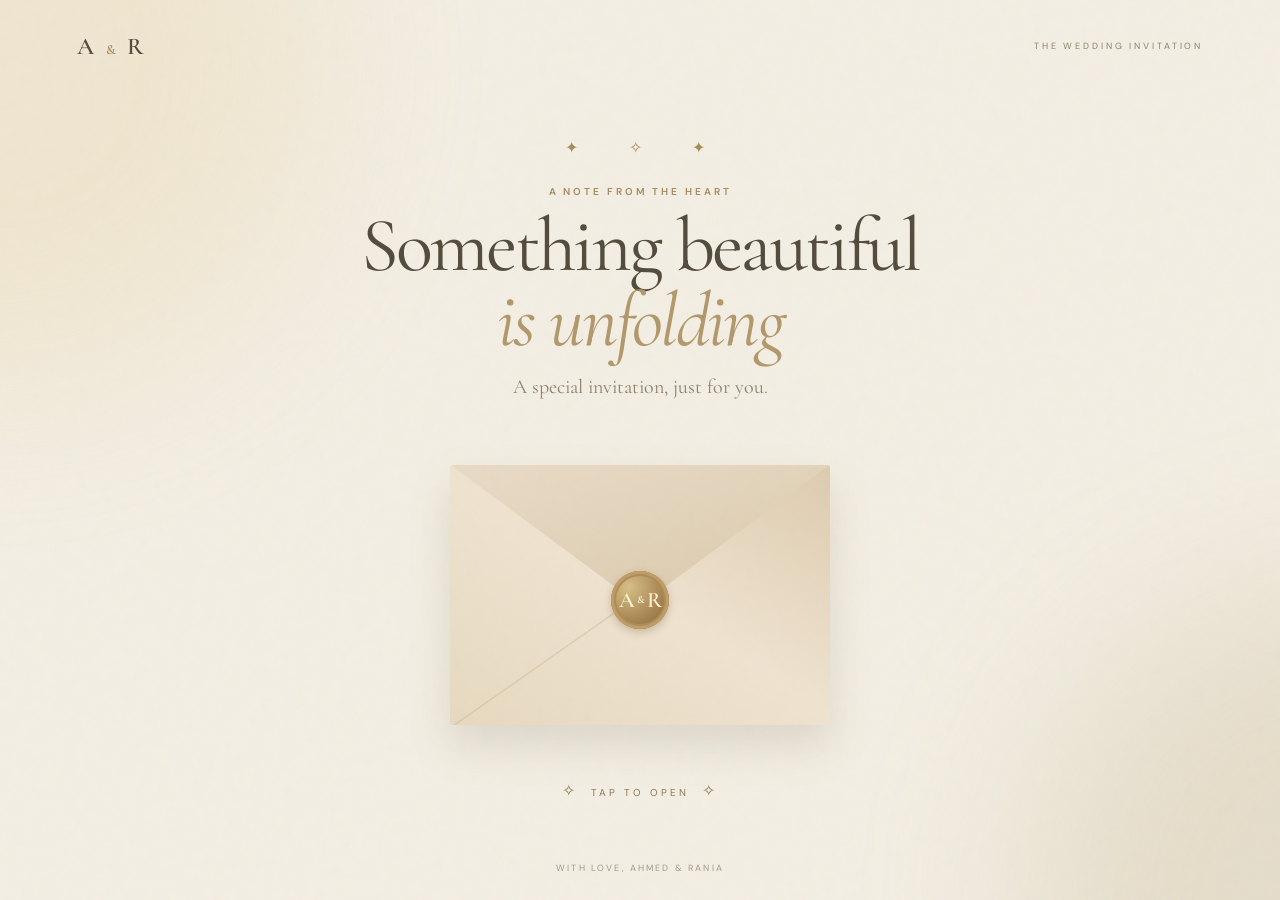
==== index.html @ 03795ba3 "Add files via upload" ====
<!DOCTYPE html>
<html lang="en">
<head>
  <meta charset="UTF-8" />
  <meta name="viewport" content="width=device-width, initial-scale=1.0" />
  <meta name="theme-color" content="#eee8da" />
  <meta name="description" content="You are warmly invited to celebrate the wedding of Ahmed & Rania." />
  <title>Ahmed & Rania | Wedding Invitation</title>
  <link rel="preconnect" href="https://fonts.googleapis.com" />
  <link rel="preconnect" href="https://fonts.gstatic.com" crossorigin />
  <link href="https://fonts.googleapis.com/css2?family=Cormorant+Garamond:wght@400;500;600&family=DM+Sans:wght@400;500;600&family=Great+Vibes&display=swap" rel="stylesheet" />
  <link rel="stylesheet" href="styles.css" />
</head>
<body>
  <div class="grain" aria-hidden="true"></div>
  <div class="ambient ambient-a" aria-hidden="true"></div><div class="ambient ambient-b" aria-hidden="true"></div>
  <header class="topbar"><span class="wordmark">A <span>&</span> R</span><span class="topbar-right">THE WEDDING INVITATION</span></header>

  <main>
    <section class="intro" id="intro" aria-label="Open wedding invitation">
      <div class="tiny-stars" aria-hidden="true">✦ &nbsp; ✧ &nbsp; ✦</div>
      <p class="eyebrow">A NOTE FROM THE HEART</p>
      <h1 class="intro-title">Something beautiful<br /><em>is unfolding</em></h1>
      <p class="intro-description">A special invitation, just for you.</p>
      <button class="envelope-button" id="openInvite" type="button" aria-label="Open wedding invitation">
        <div class="envelope-scene">
          <div class="envelope-back"></div>
          <div class="letter-peek"><span>TO OUR DEAREST</span><strong>Family & Friends</strong><span class="mini-leaf">❧</span></div>
          <div class="envelope-front"></div>
          <div class="envelope-flap"></div>
          <div class="seal">A<span>&</span>R</div>
        </div>
      </button>
      <button id="openText" class="open-label" type="button"><span class="open-spark">✧</span> TAP TO OPEN <span class="open-spark">✧</span></button>
      <div class="intro-bottom">WITH LOVE, AHMED & RANIA</div>
    </section>

    <section class="invitation" id="invitation" aria-label="Ahmed and Rania wedding details" hidden>
      <div class="invitation-paper">
        <svg class="corner corner-tl" viewBox="0 0 160 180" fill="none" aria-hidden="true"><path d="M-2 160C42 131 45 86 51 4M50 107C24 91 13 68 15 35M50 85C69 70 86 51 88 20M48 130C70 127 92 108 100 85M16 68C8 54 12 41 20 32C32 46 32 61 16 68ZM65 59C65 43 76 29 89 25C91 43 85 53 65 59ZM72 117C74 99 88 88 104 85C105 104 94 115 72 117ZM34 116C18 112 7 99 5 83C24 85 36 97 34 116Z" stroke="currentColor" stroke-width="1.2"/><path d="M8 150C52 116 70 71 71 23" stroke="currentColor" stroke-opacity=".3"/></svg>
        <svg class="corner corner-tr" viewBox="0 0 160 180" fill="none" aria-hidden="true"><path d="M-2 160C42 131 45 86 51 4M50 107C24 91 13 68 15 35M50 85C69 70 86 51 88 20M48 130C70 127 92 108 100 85M16 68C8 54 12 41 20 32C32 46 32 61 16 68ZM65 59C65 43 76 29 89 25C91 43 85 53 65 59ZM72 117C74 99 88 88 104 85C105 104 94 115 72 117ZM34 116C18 112 7 99 5 83C24 85 36 97 34 116Z" stroke="currentColor" stroke-width="1.2"/></svg>
        <svg class="corner corner-bl" viewBox="0 0 160 180" fill="none" aria-hidden="true"><path d="M-2 160C42 131 45 86 51 4M50 107C24 91 13 68 15 35M50 85C69 70 86 51 88 20M48 130C70 127 92 108 100 85M16 68C8 54 12 41 20 32C32 46 32 61 16 68ZM65 59C65 43 76 29 89 25C91 43 85 53 65 59ZM72 117C74 99 88 88 104 85C105 104 94 115 72 117ZM34 116C18 112 7 99 5 83C24 85 36 97 34 116Z" stroke="currentColor" stroke-width="1.2"/></svg>
        <svg class="corner corner-br" viewBox="0 0 160 180" fill="none" aria-hidden="true"><path d="M-2 160C42 131 45 86 51 4M50 107C24 91 13 68 15 35M50 85C69 70 86 51 88 20M48 130C70 127 92 108 100 85M16 68C8 54 12 41 20 32C32 46 32 61 16 68ZM65 59C65 43 76 29 89 25C91 43 85 53 65 59ZM72 117C74 99 88 88 104 85C105 104 94 115 72 117ZM34 116C18 112 7 99 5 83C24 85 36 97 34 116Z" stroke="currentColor" stroke-width="1.2"/></svg>
        <div class="invitation-content">
          <div class="monogram">A <span>✦</span> R</div>
          <div class="ornament-line"><i></i> ❦ <i></i></div>
          <p class="greeting">To our chosen family away from home,</p>
          <p class="inviting">we hope you can join us in celebrating the wedding of</p>
          <p class="names">Ahmed <span>&</span> Rania</p>
          <p class="ceremony">WEDDING CELEBRATION</p>
          <div class="section-break"><span></span>✦<span></span></div>
          <p class="detail-label">TOGETHER WITH OUR LOVED ONES</p>
          <div class="date-block"><span>WEDNESDAY</span><strong>25</strong><span>NOVEMBER <small>2026</small></span></div>
          <p class="time">AT SEVEN O'CLOCK IN THE EVENING</p>
          <p class="venue">Crystal Ballroom</p>
          <p class="hotel">Dusit D2 Hotel</p>
          <a class="map-link" id="mapLink" href="https://www.google.com/maps/search/?api=1&query=Crystal+Ballroom+Dusit+D2+Hotel" target="_blank" rel="noopener noreferrer">FIND THE VENUE <span aria-hidden="true">↗</span></a>
          <div class="section-break lower"><span></span>✦<span></span></div>
          <p class="rsvp-heading">THE JOY OF YOUR COMPANY</p>
          <p class="rsvp-message">would mean the world to us.</p>
          <p class="rsvp-info">Please RSVP before November 20</p>
          <a class="rsvp-button" href="tel:50495549">RSVP · 5049 5549 <span aria-hidden="true">↗</span></a>
          <p class="closing">We can't wait to celebrate with you.</p>
          <p class="signature">With love, Ahmed & Rania</p>
        </div>
      </div>
      <div class="footer-controls"><button id="replayButton" type="button">↶ &nbsp; REPLAY INVITATION</button><span>MADE WITH LOVE ♡</span></div>
    </section>
  </main>
  <script src="script.js"></script>
</body>
</html>
---- styles.css ----
:root{--ivory:#f3eee3;--paper:#fffcf5;--gold:#a68b5a;--gold-soft:#cbb98c;--ink:#534b3d;--muted:#8e806c}*{box-sizing:border-box}html{scroll-behavior:smooth}body{margin:0;background:var(--ivory);color:var(--ink);font-family:'DM Sans',Arial,sans-serif;overflow-x:hidden;min-height:100svh}.grain{pointer-events:none;position:fixed;inset:0;z-index:20;opacity:.12;background-image:url("data:image/svg+xml,%3Csvg viewBox='0 0 120 120' xmlns='http://www.w3.org/2000/svg'%3E%3Cfilter id='n'%3E%3CfeTurbulence type='fractalNoise' baseFrequency='.65' numOctaves='3' stitchTiles='stitch'/%3E%3C/filter%3E%3Crect width='100%25' height='100%25' filter='url(%23n)' opacity='.23'/%3E%3C/svg%3E")}.ambient{position:fixed;width:50vw;height:50vw;border-radius:50%;filter:blur(85px);pointer-events:none;z-index:-1;opacity:.28}.ambient-a{top:-20vw;left:-25vw;background:#e7d19e}.ambient-b{right:-30vw;bottom:-25vw;background:#c3b38d}.topbar{position:absolute;top:0;left:0;right:0;height:92px;display:flex;align-items:center;justify-content:space-between;padding:0 clamp(25px,6vw,90px);z-index:11}.wordmark{font-family:'Cormorant Garamond',serif;font-size:24px;letter-spacing:.12em;font-weight:600}.wordmark span{font-size:14px;color:var(--gold)}.topbar-right{font-size:9px;letter-spacing:.32em;color:var(--muted)}button{font:inherit;cursor:pointer}.intro{min-height:100svh;display:flex;flex-direction:column;align-items:center;justify-content:center;text-align:center;position:relative;padding:105px 20px 55px}.tiny-stars{font-size:16px;color:var(--gold);letter-spacing:.6em}.eyebrow,.detail-label,.ceremony,.rsvp-heading{letter-spacing:.29em;font-size:10px;color:var(--gold);font-weight:600}.eyebrow{margin:27px 0 10px}.intro-title{font-family:'Cormorant Garamond',Georgia,serif;font-weight:400;font-size:clamp(43px,6vw,78px);line-height:.98;margin:0;letter-spacing:-.035em}.intro-title em{font-weight:400;color:#b2986b}.intro-description{font-family:'Cormorant Garamond',serif;color:var(--muted);font-size:20px;margin:16px 0 30px}.envelope-button{border:0;background:transparent;padding:36px 20px 5px;outline-offset:6px;transform:translateZ(0)}.envelope-scene{width:min(70vw,380px);aspect-ratio:1.46;position:relative;filter:drop-shadow(0 20px 20px rgba(88,70,46,.14));transition:transform .6s ease;perspective:900px}.envelope-button:hover .envelope-scene{transform:translateY(-7px)}.envelope-back,.envelope-front,.envelope-flap,.letter-peek,.seal{position:absolute}.envelope-back{inset:0;background:linear-gradient(145deg,#f4ebdc,#dfd0b5);border:1px solid #d4c4a5;border-radius:4px}.letter-peek{width:78%;height:86%;left:11%;top:7%;background:#fffaf0;border:1px solid #d9cba9;display:flex;flex-direction:column;justify-content:center;align-items:center;gap:10px;box-shadow:0 2px 12px #796b4a19;z-index:2;transition:transform 1.45s cubic-bezier(.19,1,.22,1) .55s}.letter-peek span{font-size:8px;letter-spacing:.2em;color:var(--gold)}.letter-peek strong{font-family:'Cormorant Garamond',serif;font-size:clamp(16px,3vw,27px);font-weight:400}.letter-peek .mini-leaf{font-size:30px;color:var(--gold)}.envelope-front{inset:0;background:linear-gradient(32deg,#e6d9bf 0%,#efe3d0 50%,#ddcbae 100%);clip-path:polygon(0 0,50% 49%,100% 0,100% 100%,0 100%);z-index:3;border-radius:3px}.envelope-front:after{content:"";position:absolute;inset:0;background:linear-gradient(145deg,transparent 49.7%,#c7b391 50%,transparent 50.3%);opacity:.5}.envelope-flap{inset:0;background:linear-gradient(165deg,#e8dbc6,#d4c09f);clip-path:polygon(0 0,100% 0,50% 54%);transform-origin:center top;z-index:5;transition:transform .85s ease;backface-visibility:hidden}.seal{height:58px;width:58px;left:calc(50% - 29px);top:calc(52% - 29px);z-index:6;border-radius:50%;display:flex;align-items:center;justify-content:center;background:radial-gradient(circle at 30% 28%,#d7bf85,#987343 76%);box-shadow:inset 0 0 0 3px #be9e67,inset 0 0 0 5px #b08b56,0 3px 9px #7c603f55;color:#fff1d0;font-family:'Cormorant Garamond',serif;font-weight:600;font-size:22px;transition:opacity .4s,transform .5s}.seal span{font-size:11px;padding:0 2px}.opening .envelope-flap{transform:rotateX(180deg);z-index:1}.opening .seal{opacity:0;transform:scale(.8)}.opening .letter-peek{transform:translateY(-61%);transition-delay:.6s}.opening .envelope-scene{transform:translateY(20px) scale(1.04)}.open-label{border:0;background:transparent;color:#8c7855;font-size:10px;letter-spacing:.3em;margin-top:38px;padding:12px 16px;transition:color .2s}.open-label:hover{color:#544324}.open-spark{font-size:16px;padding:0 7px}.intro-bottom{position:absolute;bottom:26px;color:#a39a89;font-size:9px;letter-spacing:.24em}.invitation{min-height:100svh;padding:112px 20px 35px;animation:fadeIn .9s both}.invitation[hidden]{display:none}.invitation-paper{max-width:720px;margin:auto;background:var(--paper);min-height:980px;position:relative;box-shadow:0 30px 100px #67563c22,0 0 0 1px #e2d5b9;overflow:hidden}.invitation-paper:before{content:"";position:absolute;inset:14px;border:1px solid #c4ad7a70;pointer-events:none}.invitation-paper:after{content:"";position:absolute;inset:22px;border:1px solid #d9c9a752;pointer-events:none}.corner{position:absolute;color:#af986b;width:150px;height:165px;opacity:.69;pointer-events:none}.corner-tl{top:21px;left:22px}.corner-tr{top:21px;right:22px;transform:scaleX(-1)}.corner-bl{bottom:20px;left:22px;transform:scaleY(-1)}.corner-br{bottom:20px;right:22px;transform:scale(-1)}.invitation-content{position:relative;z-index:1;text-align:center;margin:auto;max-width:570px;padding:84px 48px 82px}.monogram{font-family:'Cormorant Garamond',serif;font-size:30px;letter-spacing:.19em;color:#927949}.monogram span{font-size:12px;vertical-align:middle}.ornament-line{color:var(--gold);display:flex;align-items:center;justify-content:center;gap:13px;font-size:19px;margin:12px auto 37px}.ornament-line i{width:42px;border-top:1px solid #cbb68f}.greeting,.inviting{font-family:'Cormorant Garamond',serif;line-height:1.35}.greeting{font-size:clamp(23px,3.2vw,29px);margin:0 0 8px;font-style:italic;color:#897555}.inviting{font-size:clamp(19px,2.8vw,24px);max-width:390px;margin:0 auto 18px}.names{font-family:'Great Vibes','Cormorant Garamond',cursive;font-size:clamp(63px,11vw,105px);line-height:1.25;margin:14px -30px 2px;color:#866d44}.names span{font-size:.55em;padding:0 .1em}.ceremony{margin:10px 0 25px;font-size:11px}.section-break{display:flex;align-items:center;justify-content:center;gap:16px;color:#b39b6a;font-size:12px}.section-break span{width:64px;border-top:1px solid #cbb990}.detail-label{font-size:9px;margin:34px 0 20px}.date-block{display:flex;align-items:center;justify-content:center;gap:23px;font-family:'Cormorant Garamond',serif}.date-block>span{font-size:19px;letter-spacing:.07em;max-width:105px;min-width:105px}.date-block strong{font-size:94px;line-height:.9;font-weight:400;border-left:1px solid #d7c49e;border-right:1px solid #d7c49e;padding:0 24px}.date-block small{display:block;color:var(--gold);font-family:'DM Sans',sans-serif;font-size:10px;letter-spacing:.17em;margin-top:6px}.time{font-size:10px;letter-spacing:.13em;color:#8c7b63;margin:22px 0 32px}.venue{font-family:'Cormorant Garamond',serif;font-size:37px;margin:0;line-height:1}.hotel{font-family:'Cormorant Garamond',serif;font-size:24px;margin:7px 0 15px}.map-link{font-size:10px;text-decoration:none;color:#9a7a45;letter-spacing:.2em;border-bottom:1px solid #bea77d;padding:6px 1px}.map-link span{font-size:16px}.lower{margin:43px 0 31px}.rsvp-heading{font-size:10px;margin:0 0 6px}.rsvp-message{font-family:'Cormorant Garamond',serif;font-size:26px;font-style:italic;margin:0 0 20px}.rsvp-info{font-size:12px;color:#8b7b62;margin:0 0 17px}.rsvp-button{display:inline-flex;align-items:center;gap:18px;background:#958054;padding:14px 22px;color:white;text-decoration:none;font-size:10px;letter-spacing:.17em;transition:background .2s,transform .2s}.rsvp-button:hover{background:#6a5937;transform:translateY(-2px)}.rsvp-button span{font-size:17px}.closing{font-family:'Cormorant Garamond',serif;font-style:italic;font-size:22px;margin:43px 0 7px}.signature{font-family:'Great Vibes',cursive;font-size:31px;color:#967849;margin:0}.footer-controls{max-width:720px;margin:24px auto 0;display:flex;justify-content:space-between;align-items:center;gap:12px}.footer-controls button,.footer-controls span{border:0;background:transparent;color:#85765c;letter-spacing:.16em;font-size:9px;padding:10px 0}.footer-controls button:hover{text-decoration:underline}@keyframes fadeIn{from{opacity:0;transform:translateY(24px)}to{opacity:1;transform:translateY(0)}}@media(max-width:600px){.topbar{height:70px;padding:0 22px}.topbar-right{font-size:8px;letter-spacing:.14em}.intro-title{font-size:52px}.envelope-scene{width:min(80vw,360px)}.invitation{padding:76px 12px 25px}.invitation-paper:before{inset:9px}.invitation-paper:after{inset:15px}.corner{width:100px;height:110px}.corner-tl{top:15px;left:12px}.corner-tr{top:15px;right:12px}.corner-bl{bottom:15px;left:12px}.corner-br{bottom:15px;right:12px}.invitation-content{padding:64px 24px 60px}.monogram{font-size:24px}.ornament-line{margin-bottom:29px}.greeting{font-size:22px}.inviting{font-size:20px}.names{font-size:clamp(54px,13vw,83px);margin-left:-18px;margin-right:-18px}.ceremony{font-size:9px}.date-block{gap:8px}.date-block>span{font-size:14px;min-width:74px;max-width:74px}.date-block strong{font-size:66px;padding:0 11px}.time{font-size:9px}.venue{font-size:31px}.hotel{font-size:22px}.footer-controls{padding:0 8px}}@media(max-width:355px){.date-block>span{min-width:62px;max-width:62px;font-size:12px}.date-block strong{font-size:60px}.invitation-content{padding-left:19px;padding-right:19px}.names{font-size:55px}}@media(prefers-reduced-motion:reduce){*,*:before,*:after{animation-duration:.01ms!important;transition-duration:.01ms!important;scroll-behavior:auto!important}}
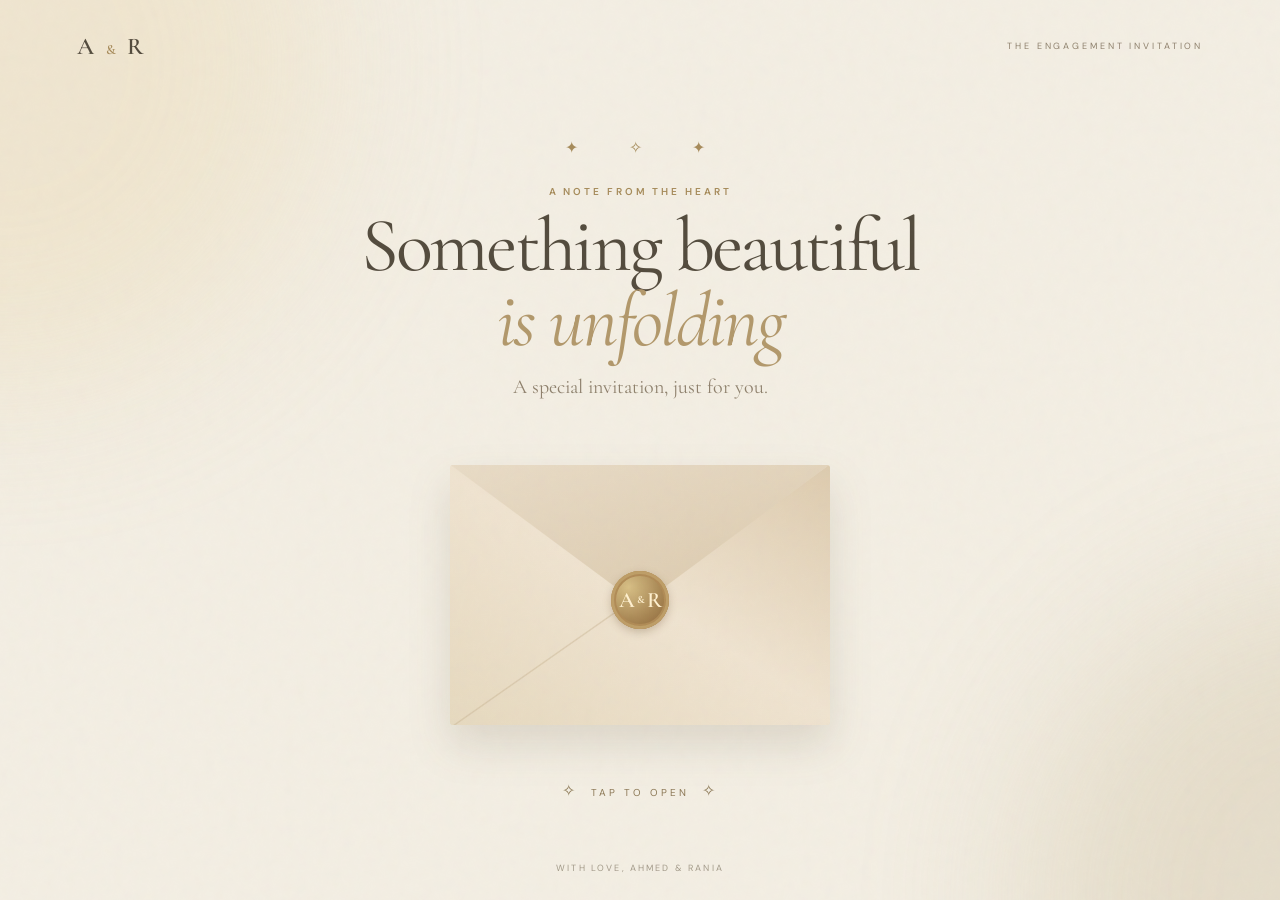
==== commit ad5b015d: "Update engagement invitation and date spacing" ====
--- a/index.html
+++ b/index.html
@@ -4,8 +4,13 @@
   <meta charset="UTF-8" />
   <meta name="viewport" content="width=device-width, initial-scale=1.0" />
   <meta name="theme-color" content="#eee8da" />
-  <meta name="description" content="You are warmly invited to celebrate the wedding of Ahmed & Rania." />
-  <title>Ahmed & Rania | Wedding Invitation</title>
+  <meta name="description" content="You are warmly invited to celebrate the engagement of Ahmed & Rania." />
+  <meta property="og:title" content="Ahmed &amp; Rania | Engagement Celebration" />
+  <meta property="og:description" content="Join us to celebrate the engagement of Ahmed &amp; Rania on November 25, 2026." />
+  <meta property="og:type" content="website" />
+  <meta name="twitter:card" content="summary" />
+  <meta name="twitter:title" content="Ahmed &amp; Rania | Engagement Celebration" />
+  <title>Ahmed & Rania | Engagement Celebration</title>
   <link rel="preconnect" href="https://fonts.googleapis.com" />
   <link rel="preconnect" href="https://fonts.gstatic.com" crossorigin />
   <link href="https://fonts.googleapis.com/css2?family=Cormorant+Garamond:wght@400;500;600&family=DM+Sans:wght@400;500;600&family=Great+Vibes&display=swap" rel="stylesheet" />
@@ -14,15 +19,14 @@
 <body>
   <div class="grain" aria-hidden="true"></div>
   <div class="ambient ambient-a" aria-hidden="true"></div><div class="ambient ambient-b" aria-hidden="true"></div>
-  <header class="topbar"><span class="wordmark">A <span>&</span> R</span><span class="topbar-right">THE WEDDING INVITATION</span></header>
-
+  <header class="topbar"><span class="wordmark">A <span>&</span> R</span><span class="topbar-right">THE ENGAGEMENT INVITATION</span></header>
   <main>
-    <section class="intro" id="intro" aria-label="Open wedding invitation">
+    <section class="intro" id="intro" aria-label="Open engagement invitation">
       <div class="tiny-stars" aria-hidden="true">✦ &nbsp; ✧ &nbsp; ✦</div>
       <p class="eyebrow">A NOTE FROM THE HEART</p>
       <h1 class="intro-title">Something beautiful<br /><em>is unfolding</em></h1>
       <p class="intro-description">A special invitation, just for you.</p>
-      <button class="envelope-button" id="openInvite" type="button" aria-label="Open wedding invitation">
+      <button class="envelope-button" id="openInvite" type="button" aria-label="Open engagement invitation">
         <div class="envelope-scene">
           <div class="envelope-back"></div>
           <div class="letter-peek"><span>TO OUR DEAREST</span><strong>Family & Friends</strong><span class="mini-leaf">❧</span></div>
@@ -34,8 +38,7 @@
       <button id="openText" class="open-label" type="button"><span class="open-spark">✧</span> TAP TO OPEN <span class="open-spark">✧</span></button>
       <div class="intro-bottom">WITH LOVE, AHMED & RANIA</div>
     </section>
-
-    <section class="invitation" id="invitation" aria-label="Ahmed and Rania wedding details" hidden>
+    <section class="invitation" id="invitation" aria-label="Ahmed and Rania engagement details" hidden>
       <div class="invitation-paper">
         <svg class="corner corner-tl" viewBox="0 0 160 180" fill="none" aria-hidden="true"><path d="M-2 160C42 131 45 86 51 4M50 107C24 91 13 68 15 35M50 85C69 70 86 51 88 20M48 130C70 127 92 108 100 85M16 68C8 54 12 41 20 32C32 46 32 61 16 68ZM65 59C65 43 76 29 89 25C91 43 85 53 65 59ZM72 117C74 99 88 88 104 85C105 104 94 115 72 117ZM34 116C18 112 7 99 5 83C24 85 36 97 34 116Z" stroke="currentColor" stroke-width="1.2"/><path d="M8 150C52 116 70 71 71 23" stroke="currentColor" stroke-opacity=".3"/></svg>
         <svg class="corner corner-tr" viewBox="0 0 160 180" fill="none" aria-hidden="true"><path d="M-2 160C42 131 45 86 51 4M50 107C24 91 13 68 15 35M50 85C69 70 86 51 88 20M48 130C70 127 92 108 100 85M16 68C8 54 12 41 20 32C32 46 32 61 16 68ZM65 59C65 43 76 29 89 25C91 43 85 53 65 59ZM72 117C74 99 88 88 104 85C105 104 94 115 72 117ZM34 116C18 112 7 99 5 83C24 85 36 97 34 116Z" stroke="currentColor" stroke-width="1.2"/></svg>
@@ -45,9 +48,9 @@
           <div class="monogram">A <span>✦</span> R</div>
           <div class="ornament-line"><i></i> ❦ <i></i></div>
           <p class="greeting">To our chosen family away from home,</p>
-          <p class="inviting">we hope you can join us in celebrating the wedding of</p>
+          <p class="inviting">we hope you can join us in celebrating the engagement of</p>
           <p class="names">Ahmed <span>&</span> Rania</p>
-          <p class="ceremony">WEDDING CELEBRATION</p>
+          <p class="ceremony">ENGAGEMENT CELEBRATION</p>
           <div class="section-break"><span></span>✦<span></span></div>
           <p class="detail-label">TOGETHER WITH OUR LOVED ONES</p>
           <div class="date-block"><span>WEDNESDAY</span><strong>25</strong><span>NOVEMBER <small>2026</small></span></div>
@@ -70,3 +73,6 @@
   <script src="script.js"></script>
 </body>
 </html>
+
+
+
--- a/styles.css
+++ b/styles.css
@@ -1 +1,38 @@
 :root{--ivory:#f3eee3;--paper:#fffcf5;--gold:#a68b5a;--gold-soft:#cbb98c;--ink:#534b3d;--muted:#8e806c}*{box-sizing:border-box}html{scroll-behavior:smooth}body{margin:0;background:var(--ivory);color:var(--ink);font-family:'DM Sans',Arial,sans-serif;overflow-x:hidden;min-height:100svh}.grain{pointer-events:none;position:fixed;inset:0;z-index:20;opacity:.12;background-image:url("data:image/svg+xml,%3Csvg viewBox='0 0 120 120' xmlns='http://www.w3.org/2000/svg'%3E%3Cfilter id='n'%3E%3CfeTurbulence type='fractalNoise' baseFrequency='.65' numOctaves='3' stitchTiles='stitch'/%3E%3C/filter%3E%3Crect width='100%25' height='100%25' filter='url(%23n)' opacity='.23'/%3E%3C/svg%3E")}.ambient{position:fixed;width:50vw;height:50vw;border-radius:50%;filter:blur(85px);pointer-events:none;z-index:-1;opacity:.28}.ambient-a{top:-20vw;left:-25vw;background:#e7d19e}.ambient-b{right:-30vw;bottom:-25vw;background:#c3b38d}.topbar{position:absolute;top:0;left:0;right:0;height:92px;display:flex;align-items:center;justify-content:space-between;padding:0 clamp(25px,6vw,90px);z-index:11}.wordmark{font-family:'Cormorant Garamond',serif;font-size:24px;letter-spacing:.12em;font-weight:600}.wordmark span{font-size:14px;color:var(--gold)}.topbar-right{font-size:9px;letter-spacing:.32em;color:var(--muted)}button{font:inherit;cursor:pointer}.intro{min-height:100svh;display:flex;flex-direction:column;align-items:center;justify-content:center;text-align:center;position:relative;padding:105px 20px 55px}.tiny-stars{font-size:16px;color:var(--gold);letter-spacing:.6em}.eyebrow,.detail-label,.ceremony,.rsvp-heading{letter-spacing:.29em;font-size:10px;color:var(--gold);font-weight:600}.eyebrow{margin:27px 0 10px}.intro-title{font-family:'Cormorant Garamond',Georgia,serif;font-weight:400;font-size:clamp(43px,6vw,78px);line-height:.98;margin:0;letter-spacing:-.035em}.intro-title em{font-weight:400;color:#b2986b}.intro-description{font-family:'Cormorant Garamond',serif;color:var(--muted);font-size:20px;margin:16px 0 30px}.envelope-button{border:0;background:transparent;padding:36px 20px 5px;outline-offset:6px;transform:translateZ(0)}.envelope-scene{width:min(70vw,380px);aspect-ratio:1.46;position:relative;filter:drop-shadow(0 20px 20px rgba(88,70,46,.14));transition:transform .6s ease;perspective:900px}.envelope-button:hover .envelope-scene{transform:translateY(-7px)}.envelope-back,.envelope-front,.envelope-flap,.letter-peek,.seal{position:absolute}.envelope-back{inset:0;background:linear-gradient(145deg,#f4ebdc,#dfd0b5);border:1px solid #d4c4a5;border-radius:4px}.letter-peek{width:78%;height:86%;left:11%;top:7%;background:#fffaf0;border:1px solid #d9cba9;display:flex;flex-direction:column;justify-content:center;align-items:center;gap:10px;box-shadow:0 2px 12px #796b4a19;z-index:2;transition:transform 1.45s cubic-bezier(.19,1,.22,1) .55s}.letter-peek span{font-size:8px;letter-spacing:.2em;color:var(--gold)}.letter-peek strong{font-family:'Cormorant Garamond',serif;font-size:clamp(16px,3vw,27px);font-weight:400}.letter-peek .mini-leaf{font-size:30px;color:var(--gold)}.envelope-front{inset:0;background:linear-gradient(32deg,#e6d9bf 0%,#efe3d0 50%,#ddcbae 100%);clip-path:polygon(0 0,50% 49%,100% 0,100% 100%,0 100%);z-index:3;border-radius:3px}.envelope-front:after{content:"";position:absolute;inset:0;background:linear-gradient(145deg,transparent 49.7%,#c7b391 50%,transparent 50.3%);opacity:.5}.envelope-flap{inset:0;background:linear-gradient(165deg,#e8dbc6,#d4c09f);clip-path:polygon(0 0,100% 0,50% 54%);transform-origin:center top;z-index:5;transition:transform .85s ease;backface-visibility:hidden}.seal{height:58px;width:58px;left:calc(50% - 29px);top:calc(52% - 29px);z-index:6;border-radius:50%;display:flex;align-items:center;justify-content:center;background:radial-gradient(circle at 30% 28%,#d7bf85,#987343 76%);box-shadow:inset 0 0 0 3px #be9e67,inset 0 0 0 5px #b08b56,0 3px 9px #7c603f55;color:#fff1d0;font-family:'Cormorant Garamond',serif;font-weight:600;font-size:22px;transition:opacity .4s,transform .5s}.seal span{font-size:11px;padding:0 2px}.opening .envelope-flap{transform:rotateX(180deg);z-index:1}.opening .seal{opacity:0;transform:scale(.8)}.opening .letter-peek{transform:translateY(-61%);transition-delay:.6s}.opening .envelope-scene{transform:translateY(20px) scale(1.04)}.open-label{border:0;background:transparent;color:#8c7855;font-size:10px;letter-spacing:.3em;margin-top:38px;padding:12px 16px;transition:color .2s}.open-label:hover{color:#544324}.open-spark{font-size:16px;padding:0 7px}.intro-bottom{position:absolute;bottom:26px;color:#a39a89;font-size:9px;letter-spacing:.24em}.invitation{min-height:100svh;padding:112px 20px 35px;animation:fadeIn .9s both}.invitation[hidden]{display:none}.invitation-paper{max-width:720px;margin:auto;background:var(--paper);min-height:980px;position:relative;box-shadow:0 30px 100px #67563c22,0 0 0 1px #e2d5b9;overflow:hidden}.invitation-paper:before{content:"";position:absolute;inset:14px;border:1px solid #c4ad7a70;pointer-events:none}.invitation-paper:after{content:"";position:absolute;inset:22px;border:1px solid #d9c9a752;pointer-events:none}.corner{position:absolute;color:#af986b;width:150px;height:165px;opacity:.69;pointer-events:none}.corner-tl{top:21px;left:22px}.corner-tr{top:21px;right:22px;transform:scaleX(-1)}.corner-bl{bottom:20px;left:22px;transform:scaleY(-1)}.corner-br{bottom:20px;right:22px;transform:scale(-1)}.invitation-content{position:relative;z-index:1;text-align:center;margin:auto;max-width:570px;padding:84px 48px 82px}.monogram{font-family:'Cormorant Garamond',serif;font-size:30px;letter-spacing:.19em;color:#927949}.monogram span{font-size:12px;vertical-align:middle}.ornament-line{color:var(--gold);display:flex;align-items:center;justify-content:center;gap:13px;font-size:19px;margin:12px auto 37px}.ornament-line i{width:42px;border-top:1px solid #cbb68f}.greeting,.inviting{font-family:'Cormorant Garamond',serif;line-height:1.35}.greeting{font-size:clamp(23px,3.2vw,29px);margin:0 0 8px;font-style:italic;color:#897555}.inviting{font-size:clamp(19px,2.8vw,24px);max-width:390px;margin:0 auto 18px}.names{font-family:'Great Vibes','Cormorant Garamond',cursive;font-size:clamp(63px,11vw,105px);line-height:1.25;margin:14px -30px 2px;color:#866d44}.names span{font-size:.55em;padding:0 .1em}.ceremony{margin:10px 0 25px;font-size:11px}.section-break{display:flex;align-items:center;justify-content:center;gap:16px;color:#b39b6a;font-size:12px}.section-break span{width:64px;border-top:1px solid #cbb990}.detail-label{font-size:9px;margin:34px 0 20px}.date-block{display:flex;align-items:center;justify-content:center;gap:23px;font-family:'Cormorant Garamond',serif}.date-block>span{font-size:19px;letter-spacing:.07em;max-width:105px;min-width:105px}.date-block strong{font-size:94px;line-height:.9;font-weight:400;border-left:1px solid #d7c49e;border-right:1px solid #d7c49e;padding:0 24px}.date-block small{display:block;color:var(--gold);font-family:'DM Sans',sans-serif;font-size:10px;letter-spacing:.17em;margin-top:6px}.time{font-size:10px;letter-spacing:.13em;color:#8c7b63;margin:22px 0 32px}.venue{font-family:'Cormorant Garamond',serif;font-size:37px;margin:0;line-height:1}.hotel{font-family:'Cormorant Garamond',serif;font-size:24px;margin:7px 0 15px}.map-link{font-size:10px;text-decoration:none;color:#9a7a45;letter-spacing:.2em;border-bottom:1px solid #bea77d;padding:6px 1px}.map-link span{font-size:16px}.lower{margin:43px 0 31px}.rsvp-heading{font-size:10px;margin:0 0 6px}.rsvp-message{font-family:'Cormorant Garamond',serif;font-size:26px;font-style:italic;margin:0 0 20px}.rsvp-info{font-size:12px;color:#8b7b62;margin:0 0 17px}.rsvp-button{display:inline-flex;align-items:center;gap:18px;background:#958054;padding:14px 22px;color:white;text-decoration:none;font-size:10px;letter-spacing:.17em;transition:background .2s,transform .2s}.rsvp-button:hover{background:#6a5937;transform:translateY(-2px)}.rsvp-button span{font-size:17px}.closing{font-family:'Cormorant Garamond',serif;font-style:italic;font-size:22px;margin:43px 0 7px}.signature{font-family:'Great Vibes',cursive;font-size:31px;color:#967849;margin:0}.footer-controls{max-width:720px;margin:24px auto 0;display:flex;justify-content:space-between;align-items:center;gap:12px}.footer-controls button,.footer-controls span{border:0;background:transparent;color:#85765c;letter-spacing:.16em;font-size:9px;padding:10px 0}.footer-controls button:hover{text-decoration:underline}@keyframes fadeIn{from{opacity:0;transform:translateY(24px)}to{opacity:1;transform:translateY(0)}}@media(max-width:600px){.topbar{height:70px;padding:0 22px}.topbar-right{font-size:8px;letter-spacing:.14em}.intro-title{font-size:52px}.envelope-scene{width:min(80vw,360px)}.invitation{padding:76px 12px 25px}.invitation-paper:before{inset:9px}.invitation-paper:after{inset:15px}.corner{width:100px;height:110px}.corner-tl{top:15px;left:12px}.corner-tr{top:15px;right:12px}.corner-bl{bottom:15px;left:12px}.corner-br{bottom:15px;right:12px}.invitation-content{padding:64px 24px 60px}.monogram{font-size:24px}.ornament-line{margin-bottom:29px}.greeting{font-size:22px}.inviting{font-size:20px}.names{font-size:clamp(54px,13vw,83px);margin-left:-18px;margin-right:-18px}.ceremony{font-size:9px}.date-block{gap:8px}.date-block>span{font-size:14px;min-width:74px;max-width:74px}.date-block strong{font-size:66px;padding:0 11px}.time{font-size:9px}.venue{font-size:31px}.hotel{font-size:22px}.footer-controls{padding:0 8px}}@media(max-width:355px){.date-block>span{min-width:62px;max-width:62px;font-size:12px}.date-block strong{font-size:60px}.invitation-content{padding-left:19px;padding-right:19px}.names{font-size:55px}}@media(prefers-reduced-motion:reduce){*,*:before,*:after{animation-duration:.01ms!important;transition-duration:.01ms!important;scroll-behavior:auto!important}}
+
+/* Keep the date centered with enough room for the weekday and numeral. */
+.date-block{
+  display:grid;
+  grid-template-columns:minmax(0,1fr) auto minmax(0,1fr);
+  gap:12px;
+  width:100%;
+  max-width:420px;
+  margin:8px auto 0;
+  align-items:center;
+}
+.date-block>span{
+  min-width:0;
+  max-width:none;
+  font-size:clamp(12px,2.5vw,19px);
+  letter-spacing:.04em;
+  white-space:nowrap;
+}
+.date-block strong{
+  display:block;
+  flex-shrink:0;
+  font-size:84px;
+  line-height:1.15;
+  padding:4px 18px 8px;
+}
+@media(max-width:600px){
+  .date-block{gap:8px;max-width:340px}
+  .date-block>span{font-size:clamp(11px,2.9vw,14px);letter-spacing:.02em}
+  .date-block strong{font-size:66px;padding:4px 12px 8px}
+}
+@media(max-width:355px){
+  .date-block{gap:5px}
+  .date-block>span{font-size:10px}
+  .date-block strong{font-size:58px;padding:4px 9px 8px}
+}
+
+
